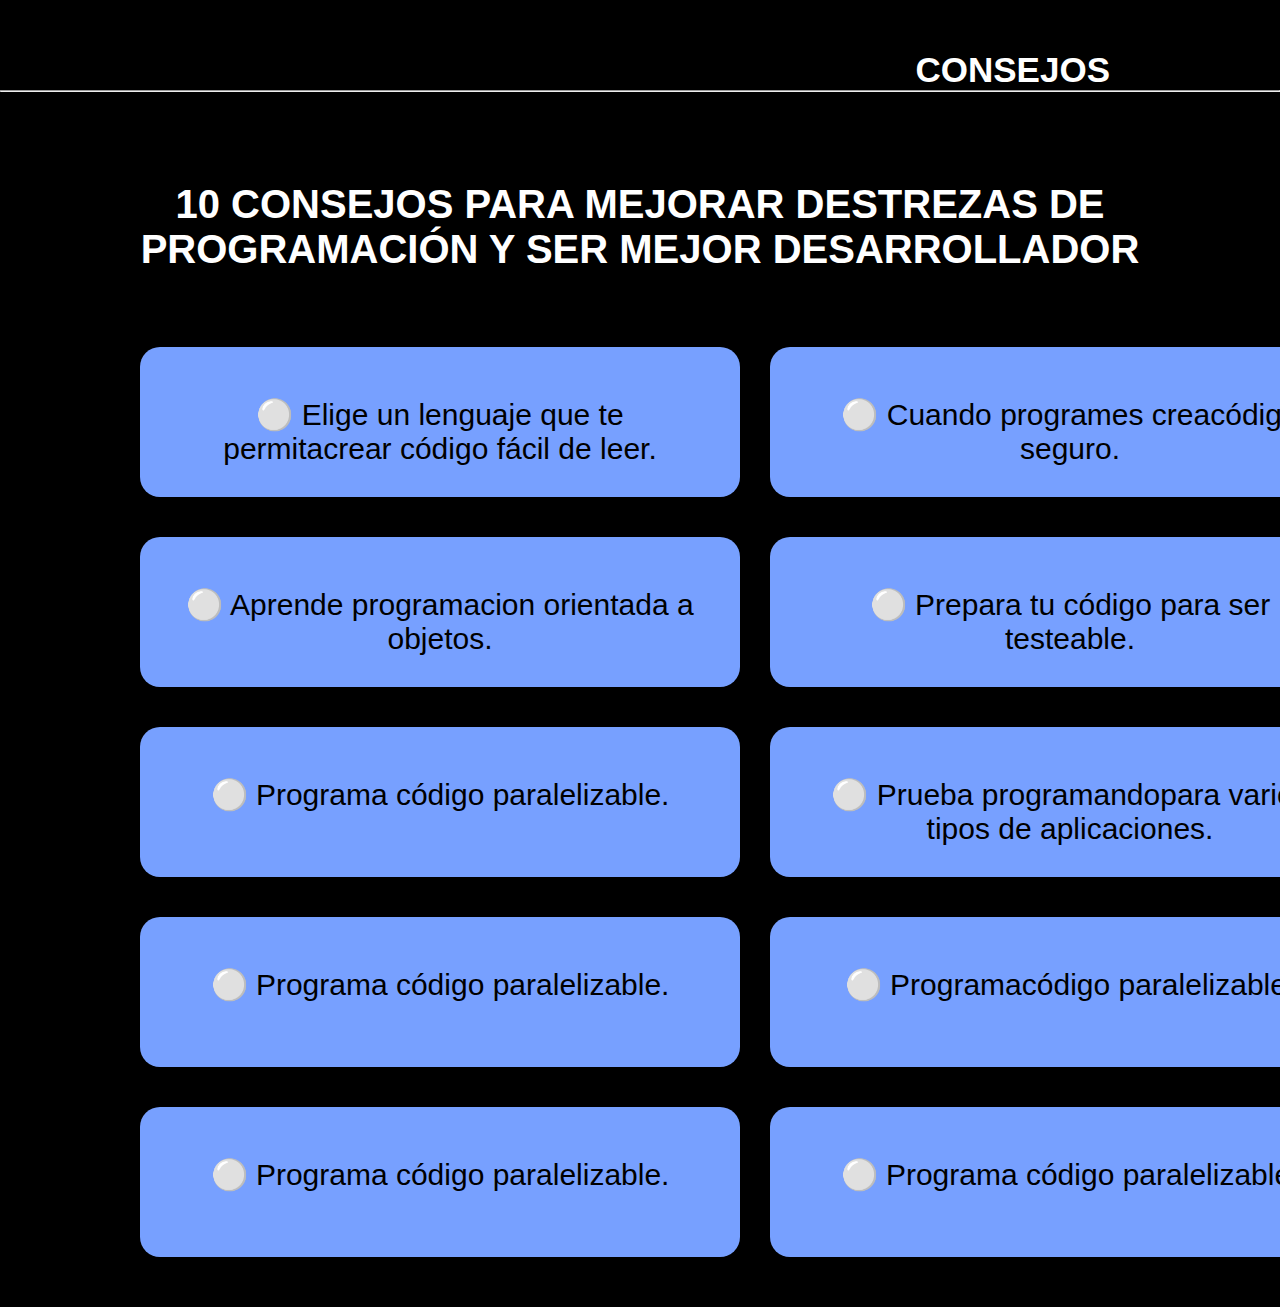
==== Consejos.html @ 2209dd59 "Merge branch 'main' into JUAN-ESTEBAN" ====
<!DOCTYPE html>
<html lang="es">
<head>
    <meta charset="UTF-8">
    <meta name="viewport" content="width=device-width, initial-scale=1.0">
    <title id="consejos">Consejos</title>
    <link rel="stylesheet" href="CSS/styleRuta.css">
</head>
<body class="consejoBody">
    <h3 class="Consejos">CONSEJOS</h3><hr class="raya1"> 

    <h2 class="titleConsejos">
       10 CONSEJOS PARA MEJORAR DESTREZAS DE
        PROGRAMACIÓN Y SER MEJOR DESARROLLADOR</h2>
    <article class="cardconsejos">
    <section class="Consejos1-3">
    <div class="Consejos1-6"><p class="textConsejos">⚪ Elige un lenguaje que te permitacrear código fácil de leer.</p></div>
    <div class="Consejos1-6"><p class="textConsejos">⚪ Aprende programacion orientada a objetos.</p></div>
    <div class="Consejos1-6"><p class="textConsejos">⚪ Programa código paralelizable. </p></div>
    <div class="Consejos1-6"><p class="textConsejos">⚪ Programa código paralelizable. </p></div>
    <div class="Consejos1-6"><p class="textConsejos">⚪ Programa código paralelizable. </p></div>  
</section>
<section class="Consejos1-3">
    <div class="Consejos1-6"><p class="textConsejos">⚪ Cuando programes creacódigo seguro.</p></div>
    <div class="Consejos1-6"><p class="textConsejos">⚪ Prepara tu código para ser testeable.</p></div>
    <div class="Consejos1-6"><p class="textConsejos">⚪ Prueba programandopara varios tipos de aplicaciones. </p></div>
    <div class="Consejos1-6"><p class="textConsejos">⚪ Programacódigo paralelizable. </p></div>
   <div class="Consejos1-6"><p class="textConsejos">⚪ Programa código paralelizable. </p></div>  
</section>

    <h2 class="titleConsejos">10 CONSEJOS PARA MEJORAR DESTREZAS DE
        PROGRAMACIÓN Y SER MEJOR DESARROLLADOR</h2>
    <article class="cardconsejos">
      <section class="Consejos1-3">
        <div class="Consejos1-6"><p class="textConsejos">⚪ Elige un lenguaje que te permita
               crear código fácil de leer.</p></div>
        <div class="Consejos1-6"><p class="textConsejos">⚪ Aprende programacion 
              orientada a objetos.</p></div>
        <div class="Consejos1-6"><p class="textConsejos">⚪ Programa
               código paralelizable. </p></div>
        <div class="Consejos1-6"><p class="textConsejos">⚪ Programa
               código paralelizable. </p></div>
        <div class="Consejos1-6"><p class="textConsejos">⚪ Programa
               código paralelizable. </p></div>  
    </section>
    <section class="Consejos1-3">
        <div class="Consejos1-6"><p class="textConsejos">⚪ Cuando programes creacódigo seguro.</p></div>
        <div class="Consejos1-6"><p class="textConsejos">⚪ Prepara tu código para ser testeable.</p></div>
        <div class="Consejos1-6"><p class="textConsejos">⚪ Prueba programandopara varios tipos de aplicaciones. </p></div>
        <div class="Consejos1-6"><p class="textConsejos">⚪ Programacódigo paralelizable. </p></div>
       <div class="Consejos1-6"><p class="textConsejos">⚪ Programa código paralelizable. </p></div>  
    </section>
</article>    
</body>
</html>
---- CSS/styleRuta.css ----
*{margin: 0;
    padding: 0;
}

/*  Apertura estilo para pagina ENFOQUE */

.enfoquebody{background-color:rgb(0, 0, 0);
    position: relative;

}

.boxEnfoque{width: 1200px;
             height: 400px;
             background-color: #0b6ed7;
             margin-top: 50px;
             margin-left: 150px;
             border-radius: 50px;
}

.boxEnfoque:hover{
    transform: scale(1.0);
    box-shadow: 0px 15px 37px #faf8f8;  
}

.txtboxEnfoque{font-family:'Gill Sans', 'Gill Sans MT', Calibri, 'Trebuchet MS', sans-serif;
              font-size: 35px;
              color: rgb(255, 255, 255);
              text-align: justify;
              background-color: #0b6ed7; 
              margin: 30px;                      
}

.titleBoxEnfoque{font-family:sans-serif;
                 font-size: 40px;
                 color:rgb(255, 255, 255);
                 text-align:center;
                 padding-top:40px;
                                
}

.Enfoque{font-family: sans-serif;
         font-size: 35px;
         text-align: right;
         margin-right: 180px;
         color: antiquewhite;
         margin-top: 50px;

}

.videoEnfoque{border-radius: 30px;
            margin-top: 30px;
            margin-left: 360px;

}

.pieVideoEnfoque{text-align: center;
                 font-size: 20px;
                 color: aliceblue;
                 margin-bottom: 50px;

}
/* cierre estilo de pagina ENFOQUE */

/* ------------------------------------------------------------------------------- */

/* Apertura Estilo para pagina RUTA */

.bodyRuta{background-color: #000000;}

.sec3{font-family:sans-serif;
    display: flex;
    padding: 1em; 
}

.art1y2{
    background-color: rgb(11, 110, 215);
    color: #fff;
    width: 700px;
    height: 650px;
    padding: 3em;
    margin: 30px;
    text-align: center;
    border-radius: 20px;
    
}

.imgFlow{margin-top: 30px;
         height: 300px;
}

.art1y2 img:hover{
    transform: scale(105%);
}

.t0{font-family: sans-serif;
    font-size: 35px;
    text-align: right;
    margin-right: 70px;
    color: antiquewhite;
    margin-top: 50px;
}
.t1{text-align:center;
    font-size:35px;
}

.textRuta{font-family: sans-serif;
          font-size: 25px;
}

.videoR{border-radius: 20PX;
    margin-top: 10%;   
}

.pieVideoRuta{font-size:15px;
              
}

.figcaptionRuta{margin-top:10px;

}

.videoR:hover{transform: scale(105%);
}


/* Cierre Estilo para pagina RUTA */

/* ------------------------------------------------------------------------------------------------- */

/* Apertura Estilo para pagina CONSEJOS */


.consejoBody{background-color: black;
             position: relative;
}

.Consejos{font-family: sans-serif;
    font-size: 35px;
    text-align: right;
    margin-right: 170px;
    margin-top: 50px;
    color: rgb(255, 255, 255);
}


.titleConsejos{font-family:sans-serif;
    font-size: 40px;
    color:rgb(255, 255, 255);
    margin:90px 135px 135px;
    text-align: center;   
}
/* contenedores de consejos */

.Consejos1-6{width: 600px;
            height: 150px;
            background-color: #77a0ff;
            border-radius: 20px;
            margin-left: 30px;       
}

.Consejos1-6:hover{
    transform: scale(1.0);
    box-shadow: 0px 15px 37px #faf8f8;  
}

.textConsejos{font-family: 'Gill Sans', 'Gill Sans MT', Calibri, 'Trebuchet MS', sans-serif;
             font-size: 30px;
             color:rgb(0, 0, 0);
             margin: 40px;
             padding-top: 50px;
             text-align: center;
             background-color: #77a0ff ;              
}

.cardconsejos{display: flex;
              margin-left: 110px;
              margin-top: -100px;
              margin-bottom: 50px;
              position: relative;

}


/* cierre estilo para consejos */

/* ------------------------------------------------------------------------------------------ */

/* apertura estilo para index */

.bodyIndex{background-image: url(2149901782.jpg);
           background-repeat: no-repeat;
           background-size: cover;
}

.bannerindex{width: 100%;
             height: 250px;
             background-color: #4473C5;
             box-shadow: 5px 5px 5px 5px  #474747;
             display: flex;   
}

.titulos{margin-top: 80px;

}

.title{font-family: sans-serif;
       color: white;
       font-size: 70px;
}

.Slogan{color: white;
       font-size: 35px;
}

ul{display: flex;
   list-style: none;
   justify-content: center;
   margin-left: -30px;
   margin-top: 30px;
      
}

a{text-decoration: none;
  font-family: sans-serif;
  font-size: 25px;
  color: white;

}

li{width:250px;
   height:50px;
   border-radius:15px;
   background-color: rgb(0, 0, 0);
   padding-top:20px;
   text-align: center;
   margin-left: 20px;   
}

li:hover{
    transform: scale(1.1);
    background-color: #4473C5;   
}

.contIndex{margin-top: 60px;
           background-color: #000000;
           color:white;
           margin: 50px;
           height: 300px;
           font-family: sans-serif;
           padding-top: 40px;
           padding-bottom: 40px;
           font-size: 35px;
}

.contIndex:hover{
    transform: scale(1.0);
    box-shadow: 0px 15px 37px #faf8f8;  
}

.titleIntro{text-align: center;
}

.textIntro{text-align: justify;
          margin: 40px;
          font-size: 26px;

}

footer{width: 100%;
    height: 100px;
    background-color: #4473C5;
    color: white;
    padding-top: 80px;

}

.textFoot{font-family: sans-serif;
    font-size: 20px;
    text-align: center;
}
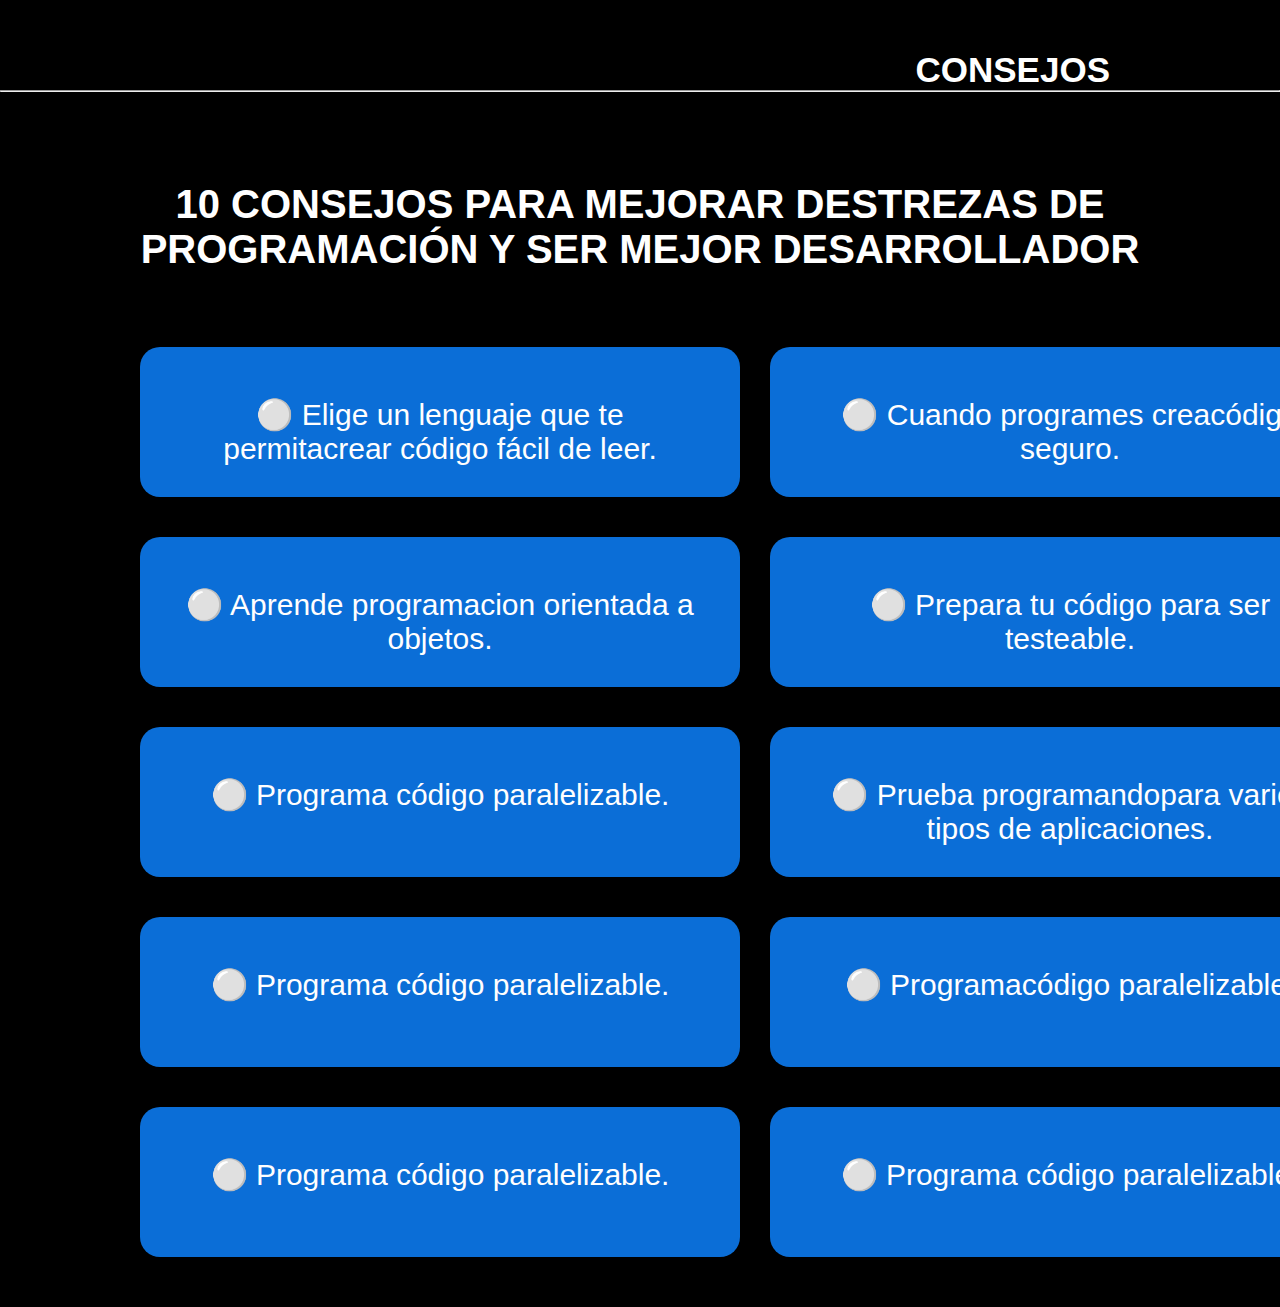
==== commit ca70102f: "se elimina duplicado de consejos" ====
--- a/Consejos.html
+++ b/Consejos.html
@@ -7,8 +7,8 @@
     <link rel="stylesheet" href="CSS/styleRuta.css">
 </head>
 <body class="consejoBody">
-    <h3 class="Consejos">CONSEJOS</h3><hr class="raya1"> 
-
+    <h3 class="Consejos">CONSEJOS</h3>
+    <hr class="raya1"> 
     <h2 class="titleConsejos">
        10 CONSEJOS PARA MEJORAR DESTREZAS DE
         PROGRAMACIÓN Y SER MEJOR DESARROLLADOR</h2>
@@ -27,29 +27,6 @@
     <div class="Consejos1-6"><p class="textConsejos">⚪ Programacódigo paralelizable. </p></div>
    <div class="Consejos1-6"><p class="textConsejos">⚪ Programa código paralelizable. </p></div>  
 </section>
-
-    <h2 class="titleConsejos">10 CONSEJOS PARA MEJORAR DESTREZAS DE
-        PROGRAMACIÓN Y SER MEJOR DESARROLLADOR</h2>
-    <article class="cardconsejos">
-      <section class="Consejos1-3">
-        <div class="Consejos1-6"><p class="textConsejos">⚪ Elige un lenguaje que te permita
-               crear código fácil de leer.</p></div>
-        <div class="Consejos1-6"><p class="textConsejos">⚪ Aprende programacion 
-              orientada a objetos.</p></div>
-        <div class="Consejos1-6"><p class="textConsejos">⚪ Programa
-               código paralelizable. </p></div>
-        <div class="Consejos1-6"><p class="textConsejos">⚪ Programa
-               código paralelizable. </p></div>
-        <div class="Consejos1-6"><p class="textConsejos">⚪ Programa
-               código paralelizable. </p></div>  
-    </section>
-    <section class="Consejos1-3">
-        <div class="Consejos1-6"><p class="textConsejos">⚪ Cuando programes creacódigo seguro.</p></div>
-        <div class="Consejos1-6"><p class="textConsejos">⚪ Prepara tu código para ser testeable.</p></div>
-        <div class="Consejos1-6"><p class="textConsejos">⚪ Prueba programandopara varios tipos de aplicaciones. </p></div>
-        <div class="Consejos1-6"><p class="textConsejos">⚪ Programacódigo paralelizable. </p></div>
-       <div class="Consejos1-6"><p class="textConsejos">⚪ Programa código paralelizable. </p></div>  
-    </section>
 </article>    
 </body>
 </html>
--- a/CSS/styleRuta.css
+++ b/CSS/styleRuta.css
@@ -154,7 +154,7 @@
 
 .Consejos1-6{width: 600px;
             height: 150px;
-            background-color: #77a0ff;
+            background-color: #0b6ed7;
             border-radius: 20px;
             margin-left: 30px;       
 }
@@ -166,11 +166,11 @@
 
 .textConsejos{font-family: 'Gill Sans', 'Gill Sans MT', Calibri, 'Trebuchet MS', sans-serif;
              font-size: 30px;
-             color:rgb(0, 0, 0);
+             color:rgb(255, 254, 254);
              margin: 40px;
              padding-top: 50px;
              text-align: center;
-             background-color: #77a0ff ;              
+             background-color:#0b6ed7;              
 }
 
 .cardconsejos{display: flex;
@@ -195,7 +195,7 @@
 
 .bannerindex{width: 100%;
              height: 250px;
-             background-color: #4473C5;
+             background-color: #0b6ed7;
              box-shadow: 5px 5px 5px 5px  #474747;
              display: flex;   
 }
@@ -239,7 +239,7 @@
 
 li:hover{
     transform: scale(1.1);
-    background-color: #4473C5;   
+    background-color: #0b6ed7;   
 }
 
 .contIndex{margin-top: 60px;
@@ -269,7 +269,7 @@
 
 footer{width: 100%;
     height: 100px;
-    background-color: #4473C5;
+    background-color: #0b6ed7;
     color: white;
     padding-top: 80px;
 
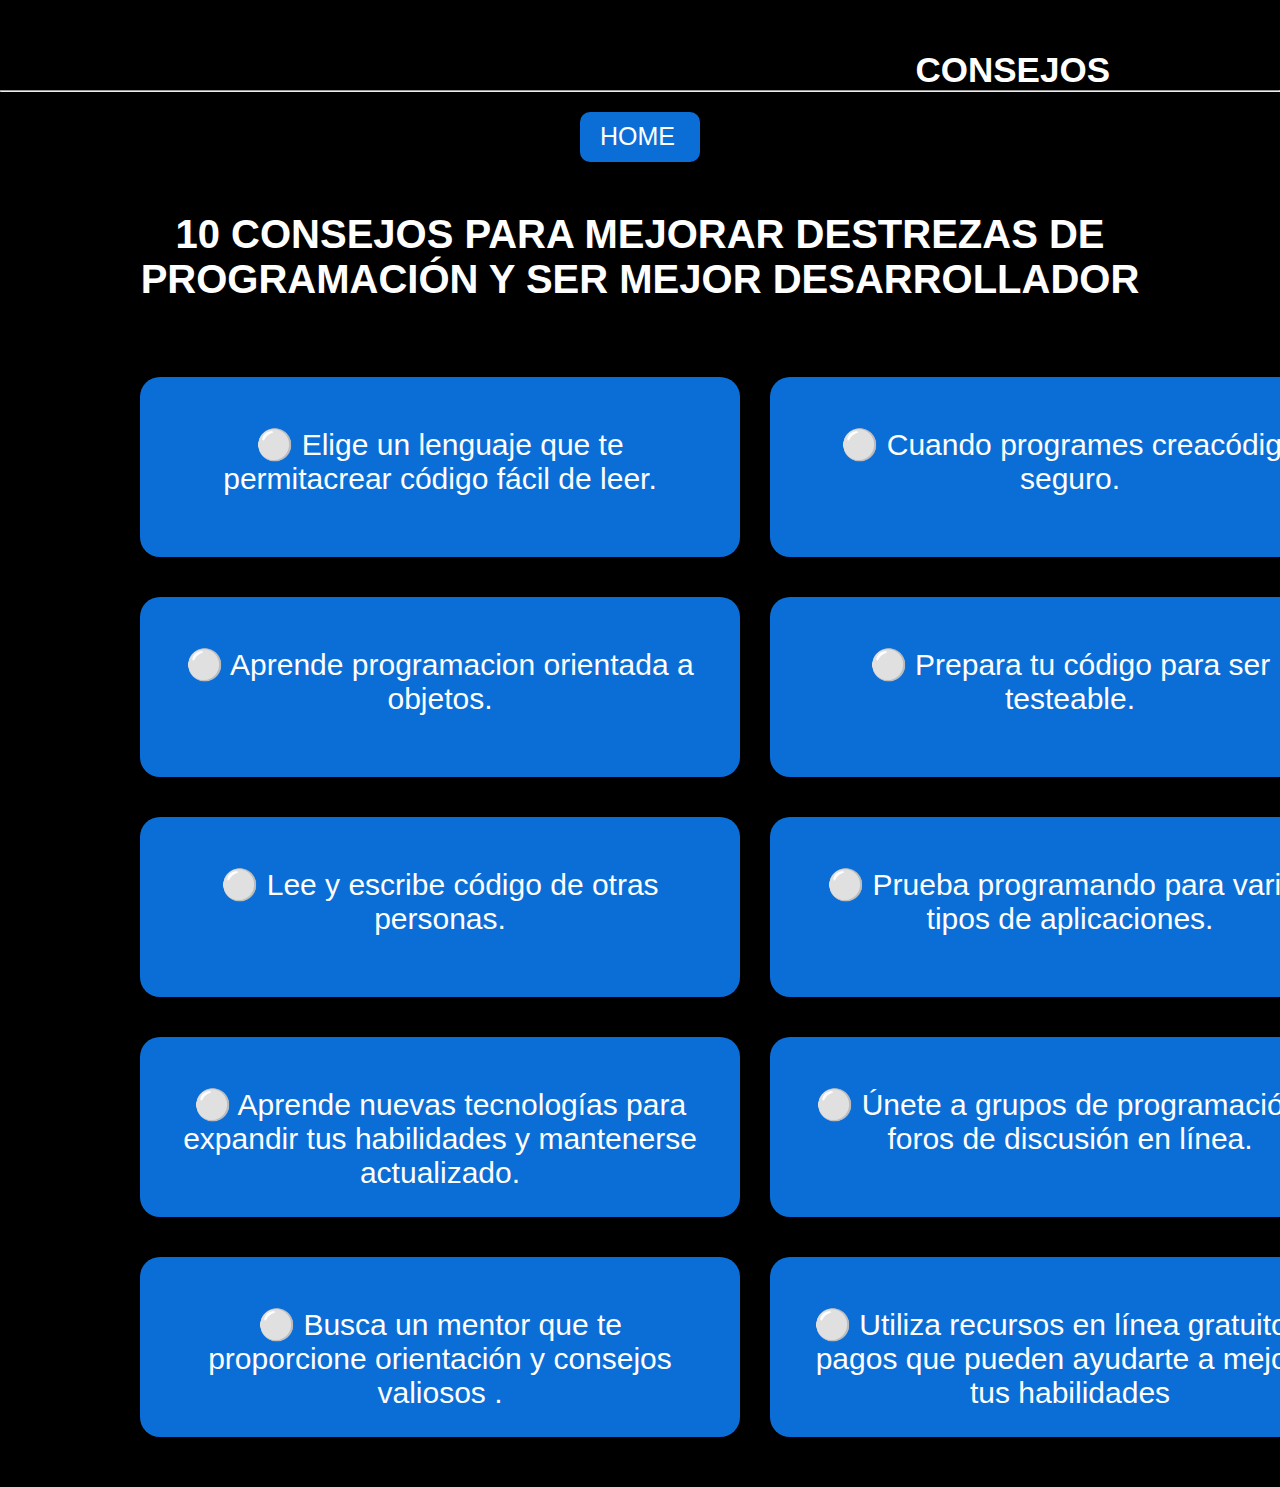
==== commit b723dc12: "se afrega boton de inicio y se añaden mas consejos" ====
--- a/Consejos.html
+++ b/Consejos.html
@@ -7,8 +7,8 @@
     <link rel="stylesheet" href="CSS/styleRuta.css">
 </head>
 <body class="consejoBody">
-    <h3 class="Consejos">CONSEJOS</h3>
-    <hr class="raya1"> 
+    <h3 class="Consejos">CONSEJOS</h3><hr class="raya1"> 
+    <a class="botonmenu" href="index.html" target="_parent" title="Regresar al inicio">HOME</a>
     <h2 class="titleConsejos">
        10 CONSEJOS PARA MEJORAR DESTREZAS DE
         PROGRAMACIÓN Y SER MEJOR DESARROLLADOR</h2>
@@ -16,16 +16,16 @@
     <section class="Consejos1-3">
     <div class="Consejos1-6"><p class="textConsejos">⚪ Elige un lenguaje que te permitacrear código fácil de leer.</p></div>
     <div class="Consejos1-6"><p class="textConsejos">⚪ Aprende programacion orientada a objetos.</p></div>
-    <div class="Consejos1-6"><p class="textConsejos">⚪ Programa código paralelizable. </p></div>
-    <div class="Consejos1-6"><p class="textConsejos">⚪ Programa código paralelizable. </p></div>
-    <div class="Consejos1-6"><p class="textConsejos">⚪ Programa código paralelizable. </p></div>  
+    <div class="Consejos1-6"><p class="textConsejos">⚪ Lee y escribe código de otras personas.</p></div>
+    <div class="Consejos1-6"><p class="textConsejos">⚪ Aprende nuevas tecnologías para expandir tus habilidades y mantenerse actualizado.</p></div>
+    <div class="Consejos1-6"><p class="textConsejos">⚪ Busca un mentor que te proporcione orientación y consejos valiosos . </p></div>  
 </section>
 <section class="Consejos1-3">
     <div class="Consejos1-6"><p class="textConsejos">⚪ Cuando programes creacódigo seguro.</p></div>
     <div class="Consejos1-6"><p class="textConsejos">⚪ Prepara tu código para ser testeable.</p></div>
-    <div class="Consejos1-6"><p class="textConsejos">⚪ Prueba programandopara varios tipos de aplicaciones. </p></div>
-    <div class="Consejos1-6"><p class="textConsejos">⚪ Programacódigo paralelizable. </p></div>
-   <div class="Consejos1-6"><p class="textConsejos">⚪ Programa código paralelizable. </p></div>  
+    <div class="Consejos1-6"><p class="textConsejos">⚪ Prueba programando para varios tipos de aplicaciones. </p></div>
+    <div class="Consejos1-6"><p class="textConsejos">⚪ Únete a grupos de programación y foros de discusión en línea.</p></div>
+   <div class="Consejos1-6"><p class="textConsejos">⚪ Utiliza recursos en línea gratuitos y pagos que pueden ayudarte a mejorar tus habilidades</p></div>  
 </section>
 </article>    
 </body>
--- a/CSS/styleRuta.css
+++ b/CSS/styleRuta.css
@@ -8,6 +8,21 @@
 .enfoquebody{background-color:rgb(0, 0, 0);
     position: relative;
 
+}
+
+.botonmenu{display: block;
+           width:80px;
+           height: 30px;
+           background-color: #0b6ed7;
+           border-radius: 10px;
+           padding: 10px 20px;
+           display: flex;
+           margin-left: auto;
+           margin-right: auto;
+           margin-top: 20px;         
+}
+.botonmenu:hover{
+    background-color: rgb(70, 161, 253);
 }
 
 .boxEnfoque{width: 1200px;
@@ -55,11 +70,15 @@
 }
 
 .pieVideoEnfoque{text-align: center;
-                 font-size: 20px;
                  color: aliceblue;
                  margin-bottom: 50px;
 
 }
+
+figcaption a{font-size: 20px;
+
+}
+
 /* cierre estilo de pagina ENFOQUE */
 
 /* ------------------------------------------------------------------------------- */
@@ -79,7 +98,7 @@
     width: 700px;
     height: 650px;
     padding: 3em;
-    margin: 30px;
+    margin: 50px 30px;
     text-align: center;
     border-radius: 20px;
     
@@ -147,13 +166,13 @@
 .titleConsejos{font-family:sans-serif;
     font-size: 40px;
     color:rgb(255, 255, 255);
-    margin:90px 135px 135px;
+    margin:50px 135px 135px;
     text-align: center;   
 }
 /* contenedores de consejos */
 
 .Consejos1-6{width: 600px;
-            height: 150px;
+            height: 180px;
             background-color: #0b6ed7;
             border-radius: 20px;
             margin-left: 30px;       
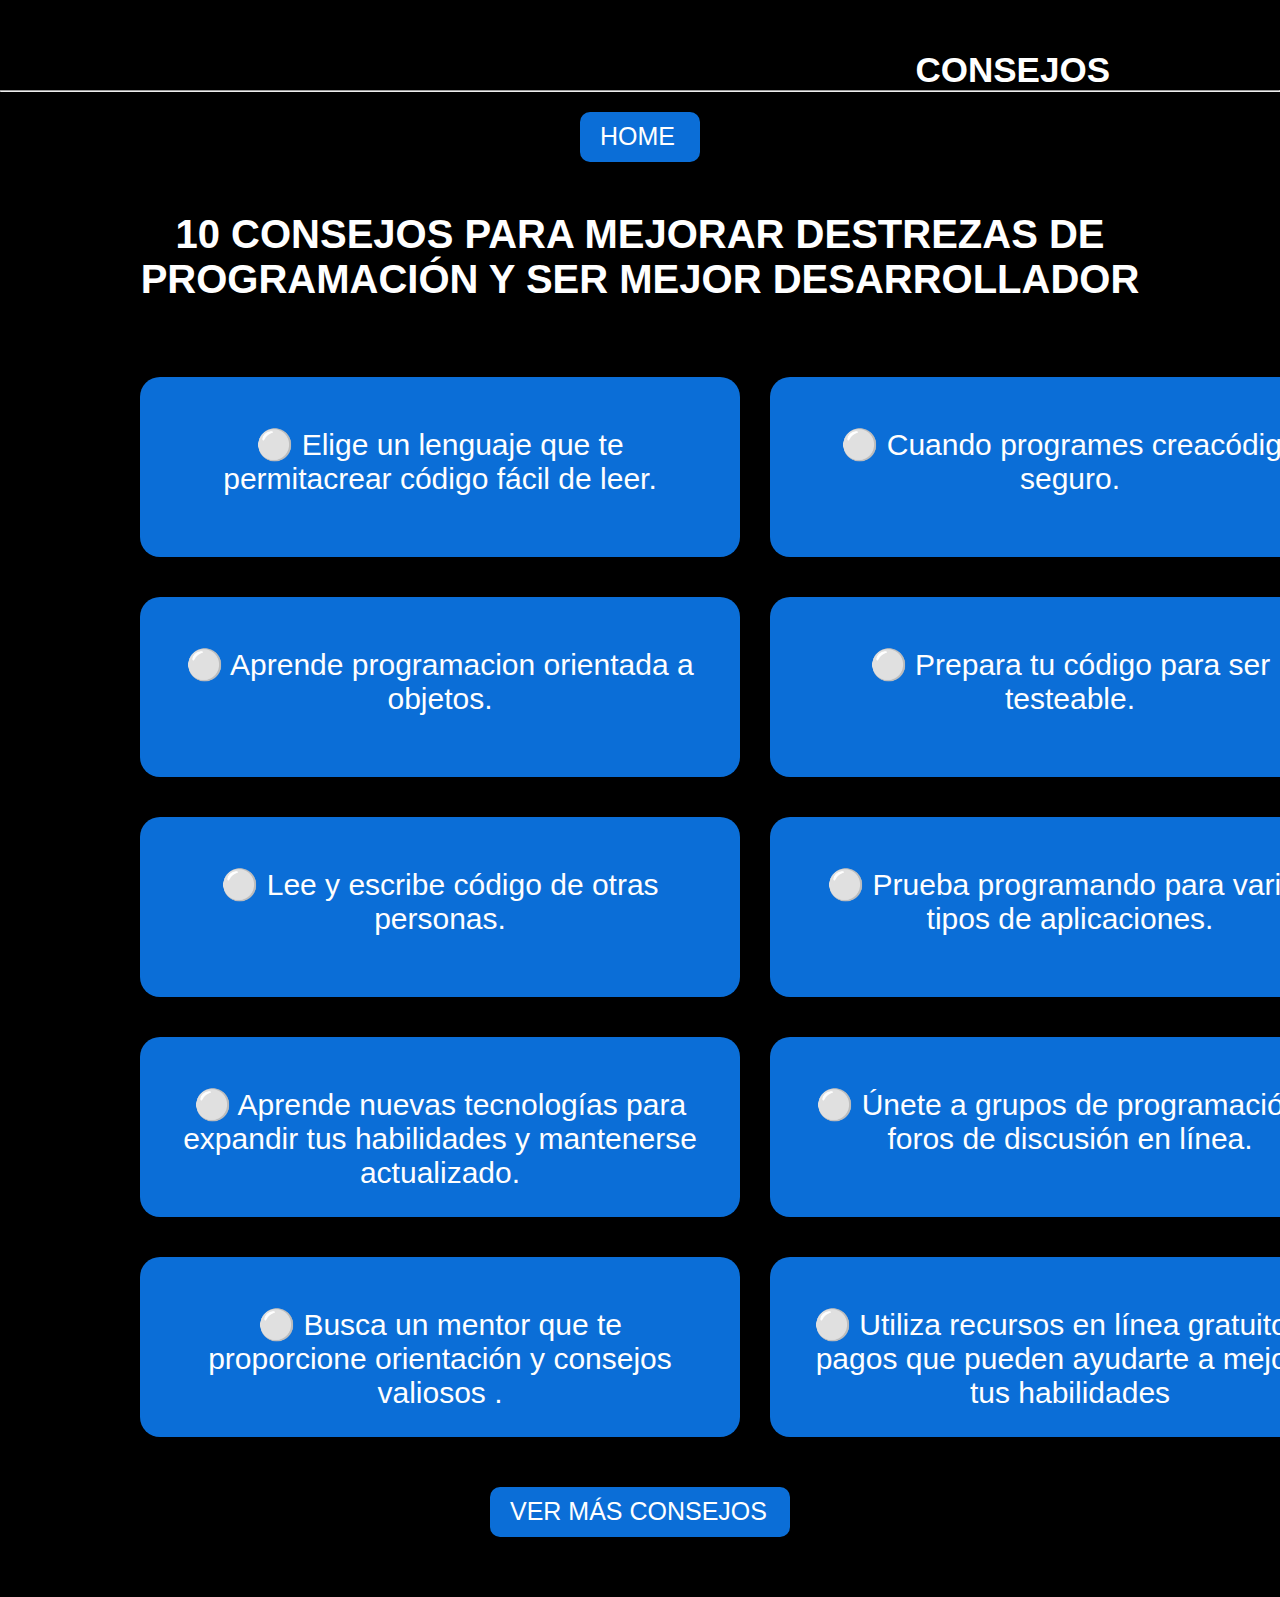
==== commit 9855756d: "se añade enlace para mas cosejos" ====
--- a/Consejos.html
+++ b/Consejos.html
@@ -27,6 +27,7 @@
     <div class="Consejos1-6"><p class="textConsejos">⚪ Únete a grupos de programación y foros de discusión en línea.</p></div>
    <div class="Consejos1-6"><p class="textConsejos">⚪ Utiliza recursos en línea gratuitos y pagos que pueden ayudarte a mejorar tus habilidades</p></div>  
 </section>
-</article>    
+</article>
+<a class="masConsejos" href="https://www.velneo.com/blog/10-consejos-para-mejorar-destrezas-de-programacion-y-ser-mejor-desarrollador" target="_blank" title="Visitar Velneo.com">VER MÁS CONSEJOS</a>
 </body>
 </html>
--- a/CSS/styleRuta.css
+++ b/CSS/styleRuta.css
@@ -19,7 +19,9 @@
            display: flex;
            margin-left: auto;
            margin-right: auto;
-           margin-top: 20px;         
+           margin-top: 20px;
+           font-family: sans-serif; 
+           font-size: 25px;        
 }
 .botonmenu:hover{
     background-color: rgb(70, 161, 253);
@@ -197,8 +199,27 @@
               margin-top: -100px;
               margin-bottom: 50px;
               position: relative;
-
-}
+}
+
+.masConsejos{display: block;
+    width:260px;
+    height: 30px;
+    background-color: #0b6ed7;
+    border-radius: 10px;
+    padding: 10px 20px;
+    display: flex;
+    margin-left: auto;
+    margin-right: auto;
+    margin-top: 20px;
+    margin-bottom: 60px;
+    font-family: sans-serif; 
+    font-size: 25px;        
+}
+.masConsejos:hover{
+background-color: rgb(188, 102, 3);
+}
+
+
 
 
 /* cierre estilo para consejos */
